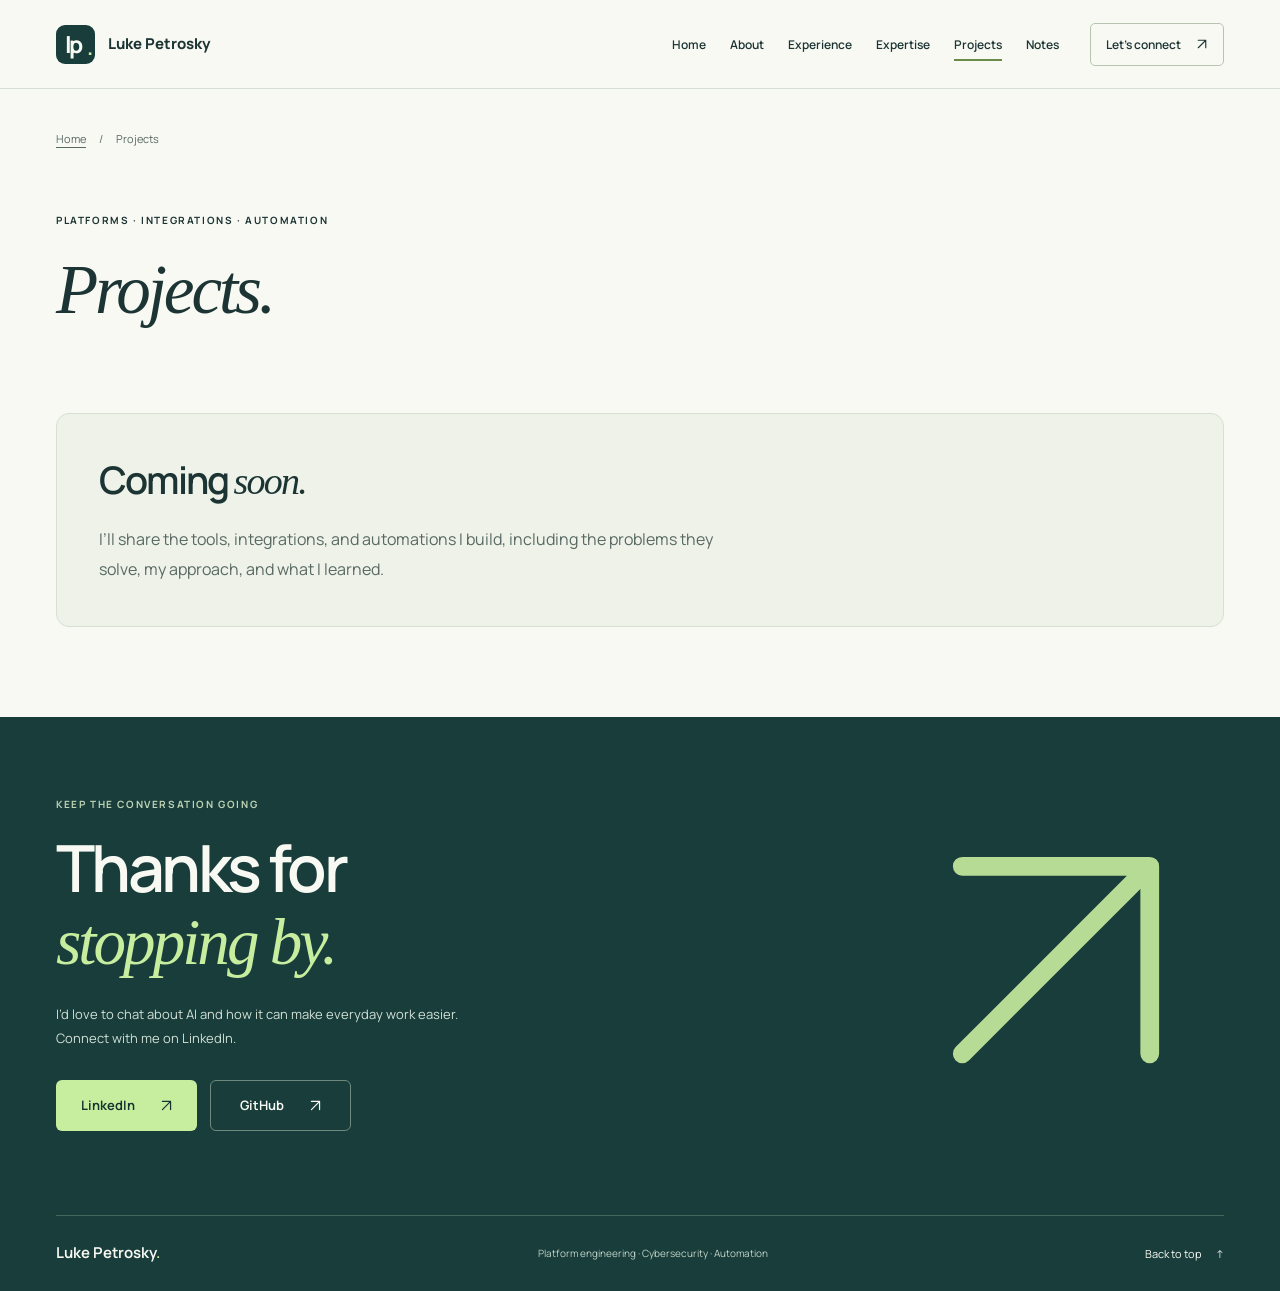
==== projects/index.html @ 45ee7e88 "Clarify platform engineering role and add Projects and Notes pages" ====
<!DOCTYPE html>
<html lang="en">
<head>
  <meta charset="utf-8">
  <meta name="viewport" content="width=device-width, initial-scale=1">
  <meta name="theme-color" content="#183d3b">
  <title>Projects | Luke Petrosky</title>
  <meta name="description" content="Projects by Luke Petrosky — coming soon. Tools, integrations, and automations, with the approach and lessons behind each build.">
  <link rel="canonical" href="https://petroskyluke.com/projects/">
  <meta property="og:type" content="website">
  <meta property="og:title" content="Projects | Luke Petrosky">
  <meta property="og:description" content="Projects by Luke Petrosky — coming soon. Tools, integrations, and automations, with the approach and lessons behind each build.">
  <meta property="og:url" content="https://petroskyluke.com/projects/">
  <link rel="icon" href="/assets/favicon.svg" type="image/svg+xml">
  <link rel="preload" href="/assets/manrope-latin.woff2" as="font" type="font/woff2" crossorigin>
  <link rel="stylesheet" href="/styles.css?v=pages-preview-2">
  <script src="/scripts.js?v=pages-preview-1" defer></script>
</head>
<body>
  <a class="skip-link" href="#main">Skip to content</a>
  <header class="site-header">
    <div class="header-inner wrap">
      <a class="brand" href="/" aria-label="Luke Petrosky, home"><span class="monogram" aria-hidden="true">lp<span>.</span></span><span>Luke Petrosky</span></a>
      <button class="menu-toggle" type="button" aria-expanded="false" aria-controls="site-nav" hidden>Menu <span class="menu-icon" aria-hidden="true"></span></button>
      <nav class="site-nav" id="site-nav" aria-label="Main navigation">
        <a href="/">Home</a>
        <a href="/#about">About</a>
        <a href="/#experience">Experience</a>
        <a href="/#skills">Expertise</a>
        <a href="/projects/" aria-current="page">Projects</a>
        <a href="/notes/">Notes</a>
        <a class="nav-connect" href="#contact">Let’s connect <span aria-hidden="true"><svg class="icon icon-arrow" width="16" height="16" viewBox="0 0 16 16" aria-hidden="true" focusable="false"><path d="M3 13 13 3M3 3h10v10"/></svg></span></a>
      </nav>
    </div>
  </header>
  <main id="main">
    <section class="page-intro wrap" id="top" aria-labelledby="page-title">
      <nav class="breadcrumbs" aria-label="Breadcrumb"><a href="/">Home</a><span aria-hidden="true">/</span><span aria-current="page">Projects</span></nav>
      <p class="eyebrow">Platforms · Integrations · Automation</p>
      <h1 id="page-title"><span class="serif">Projects.</span></h1>
    </section>
    <section class="coming-soon-section wrap" aria-labelledby="coming-soon-title">
      <div class="coming-soon">
        <h2 id="coming-soon-title">Coming <span class="serif">soon.</span></h2>
        <p>I’ll share the tools, integrations, and automations I build, including the problems they solve, my approach, and what I learned.</p>
      </div>
    </section>
    <section class="contact-section" id="contact" aria-labelledby="contact-title">
      <div class="wrap contact-inner"><div><p class="eyebrow">Keep the conversation going</p><h2 id="contact-title">Thanks for<br><span class="serif">stopping by.</span></h2><p>I’d love to chat about AI and how it can make everyday work easier. Connect with me on LinkedIn.</p><div class="contact-links"><a class="button button-lime" href="https://www.linkedin.com/in/petroskyluke/" target="_blank" rel="noopener noreferrer">LinkedIn <span aria-hidden="true"><svg class="icon icon-arrow" width="16" height="16" viewBox="0 0 16 16" aria-hidden="true" focusable="false"><path d="M3 13 13 3M3 3h10v10"/></svg></span></a><a class="button button-outline" href="https://github.com/petroskyluke" target="_blank" rel="noopener noreferrer">GitHub <span aria-hidden="true"><svg class="icon icon-arrow" width="16" height="16" viewBox="0 0 16 16" aria-hidden="true" focusable="false"><path d="M3 13 13 3M3 3h10v10"/></svg></span></a></div></div><span class="contact-art" aria-hidden="true"><svg class="icon icon-arrow" width="16" height="16" viewBox="0 0 16 16" aria-hidden="true" focusable="false"><path d="M3 13 13 3M3 3h10v10"/></svg></span></div>
      <footer class="wrap site-footer"><a class="footer-name" href="#top">Luke Petrosky<span aria-hidden="true">.</span></a><span>Platform engineering · Cybersecurity · Automation</span><a class="back-top" href="#top">Back to top <span aria-hidden="true">↑</span></a></footer>
    </section>
  </main>
</body>
</html>
---- styles.css ----
@font-face {
  font-family: Manrope;
  src: url("assets/manrope-latin.woff2") format("woff2");
  font-style: normal;
  font-weight: 400 800;
  font-display: swap;
}

:root {
  --paper: #f8f9f3;
  --white: #ffffff;
  --ink: #1c3534;
  --muted: #586963;
  --line: #d8dfd5;
  --green: #183d3b;
  --green-deep: #143431;
  --lime: #c7ed9f;
  --soft: #eef2e8;
  --font: Manrope, "Avenir Next", Arial, sans-serif;
}

*, *::before, *::after { box-sizing: border-box; }
html { scroll-behavior: smooth; scroll-padding-top: 100px; }
body { margin: 0; color: var(--ink); background: var(--paper); font-family: var(--font); font-size: 16px; line-height: 1.75; -webkit-font-smoothing: antialiased; }
::selection { color: var(--green-deep); background: var(--lime); }
a { color: inherit; text-decoration: none; }
button { color: inherit; font: inherit; }
button, summary { -webkit-tap-highlight-color: transparent; }
button, a, summary { touch-action: manipulation; }
button { cursor: pointer; }
button[hidden], [hidden] { display: none !important; }
:focus-visible { outline: 3px solid #708944; outline-offset: 5px; }
h1, h2, h3, h4, p { margin: 0; }
h1, h2, h3, h4 { font-weight: 600; line-height: 1.25; }
h1, h2 { letter-spacing: -.055em; }
p + p { margin-top: 20px; }
h2 { font-size: clamp(36px, 3.4vw, 47px); }
h3 { font-size: 21px; letter-spacing: -.025em; }
.wrap { width: min(1200px, calc(100% - 112px)); margin-inline: auto; }
.section { padding-block: 110px; }
.serif { font-family: Georgia, "Times New Roman", serif; font-style: italic; font-weight: 400; letter-spacing: -.045em; }
.eyebrow { font-size: 10px; font-weight: 700; letter-spacing: .16em; text-transform: uppercase; line-height: 1.6; }
.section-index { margin-bottom: 23px; color: var(--muted); }
.small-dot { flex-shrink: 0; display: inline-block; width: 7px; height: 7px; border-radius: 50%; background: #5c875b; }
/* Draw decorative symbols so device fonts cannot substitute emoji. */
.icon { display: inline-block; width: 1em; height: 1em; flex-shrink: 0; vertical-align: -.125em; fill: none; stroke: currentColor; stroke-width: 1.5; stroke-linecap: round; stroke-linejoin: round; }
.icon-asterisk { stroke-width: 1.8; }
.icon-arrow-up { transform: rotate(-45deg); }
.text-link { display: inline-flex; align-items: center; gap: 9px; font-size: 13px; font-weight: 650; text-decoration: underline; text-decoration-color: transparent; text-underline-offset: 5px; transition: text-decoration-color .2s ease; }
.text-link:hover { text-decoration-color: currentColor; }
.button { display: inline-flex; align-items: center; justify-content: center; gap: 25px; min-height: 51px; padding: 13px 21px; border-radius: 6px; border: 1px solid transparent; font-size: 13px; font-weight: 650; line-height: 1.5; transition: background .2s ease, transform .2s ease; }
.button:hover { transform: translateY(-2px); }
.button-dark { color: var(--paper); background: var(--green); }
.button-dark:hover { background: #285650; }
.button-lime { color: var(--green-deep); background: var(--lime); }
.button-lime:hover { background: #d6f4b8; }
.button-outline { border-color: #6e8a7f; color: var(--paper); }
.button-outline:hover { background: #2b5149; }
.skip-link { position: fixed; top: -100px; left: 20px; padding: 12px 22px; z-index: 50; background: var(--lime); color: var(--green); }
.skip-link:focus { top: 12px; }

/* Navigation */
.site-header { position: sticky; z-index: 20; top: 0; background: rgba(248, 249, 243, .97); border-bottom: 1px solid var(--line); }
.header-inner { min-height: 88px; display: flex; align-items: center; justify-content: space-between; gap: 28px; }
.brand { display: inline-flex; align-items: center; gap: 13px; font-size: 15px; font-weight: 750; white-space: nowrap; }
.monogram { display: grid; place-content: center; position: relative; width: 39px; height: 39px; background: var(--green); border-radius: 9px; color: var(--paper); font-size: 23px; line-height: 1; letter-spacing: -.12em; padding-right: 5px; }
.monogram span { position: absolute; right: 5px; bottom: 6px; color: var(--lime); font-size: 20px; }
.site-nav { display: flex; align-items: center; gap: 24px; font-size: 12px; font-weight: 600; }
.site-nav a { padding-block: 11px; position: relative; }
.site-nav a:not(.nav-connect)::after { content: ""; position: absolute; bottom: 5px; left: 0; right: 0; height: 2px; background: #6a8a49; transform: scaleX(0); transition: transform .2s; }
.site-nav a:hover::after, .site-nav a[aria-current="location"]::after, .site-nav a[aria-current="page"]::after { transform: scaleX(1); }
.site-nav .nav-connect { border: 1px solid #b6c4b2; border-radius: 5px; padding: 10px 15px; margin-left: 7px; }
.nav-connect span { margin-left: 13px; }
.nav-connect:hover { background: var(--soft); }
.menu-toggle { display: none; align-items: center; gap: 10px; padding: 10px 12px; border: 1px solid var(--line); background: transparent; border-radius: 5px; font-size: 12px; }
.menu-icon { width: 15px; height: 10px; border-block: 1px solid currentColor; }

/* Opening */
.hero { display: grid; grid-template-columns: 1.16fr 1fr; align-items: center; gap: 65px; padding-block: 77px 74px; }
.hero-copy > .eyebrow { display: flex; align-items: center; gap: 10px; }
.hero h1 { font-size: clamp(42px, 4.2vw, 58px); line-height: 1.1; letter-spacing: -.05em; margin-block: 24px 22px; }
.hero-title-role, .hero-title-focus { display: block; }
.hero-title-focus { margin-top: 16px; font-size: .47em; line-height: 1.35; font-weight: 550; letter-spacing: -.025em; color: #45633b; }
.hero-tagline { font-size: 25px; line-height: 1.4; letter-spacing: -.035em; margin-bottom: 19px; }
.hero-lead { max-width: 480px; font-size: 16px; font-weight: 550; line-height: 1.65; }
.hero-tagline + .hero-lead { margin-top: 0; }
.hero-description { max-width: 470px; font-size: 14px; line-height: 1.8; color: var(--muted); margin-top: 14px; }
.hero-actions { display: flex; align-items: center; gap: 21px; flex-wrap: wrap; margin-top: 31px; }
.hero-actions .button { margin-right: 2px; }
.hero-art { position: relative; color: var(--paper); background: var(--green); border-radius: 13px; padding: 27px 27px 24px; overflow: hidden; }
.art-heading { display: flex; align-items: center; justify-content: space-between; font-size: 9px; letter-spacing: .18em; font-weight: 600; color: #ccdccd; }
.connection-art { display: block; width: calc(100% + 12px); max-height: 355px; margin: 0 -6px; }
.connection-route { stroke-linecap: round; }
@keyframes trace-connection { from { stroke-dashoffset: 1; } to { stroke-dashoffset: 0; } }
@media (prefers-reduced-motion: no-preference) {
  .connection-art.is-tracing .connection-route { stroke-dasharray: 1; animation: trace-connection 1.5s cubic-bezier(.4, 0, .2, 1) both; }
  .connection-art.is-tracing .connection-route-secondary { animation-delay: .2s; }
  .connection-art.is-tracing .connection-route-ai { animation-duration: .7s; animation-delay: .8s; }
}
.art-caption { display: flex; align-items: center; justify-content: space-between; padding-top: 18px; border-top: 1px solid #42615a; font-size: 12px; line-height: 1.65; }
.focus-strip { display: flex; align-items: center; justify-content: space-between; gap: 22px; padding-block: 24px; border-block: 1px solid var(--line); font-size: 13px; font-weight: 600; }
.focus-strip .eyebrow { color: var(--muted); }
.strip-star { font-size: 20px; color: #7d9567; }

/* Personal introduction */
.about-section { display: grid; grid-template-columns: .8fr 1.3fr; gap: 110px; }
.about-section h2 { font-size: 51px; }
.about-portrait { display: block; width: 200px; height: 200px; max-width: 100%; object-fit: cover; border-radius: 12px; border: 1px solid var(--line); margin-top: 24px; }
.about-copy { align-self: center; }
.large-copy { font-size: 19px; line-height: 1.8; letter-spacing: -.02em; }
.about-copy > p + p { font-size: 14px; color: var(--muted); line-height: 1.9; margin-top: 21px; }

/* Career: native details remain usable without JavaScript. */
.experience-section { background: var(--soft); border-block: 1px solid var(--line); }
.experience-layout { display: grid; grid-template-columns: .8fr 1.3fr; gap: 90px; align-items: start; }
.experience-intro { position: sticky; top: 125px; }
.experience-intro h2 { font-size: 42px; line-height: 1.22; }
.experience-intro > p:not(.eyebrow) { max-width: 285px; font-size: 14px; color: var(--muted); margin-top: 24px; }
.experience-intro .timeline-instruction { display: flex; align-items: center; gap: 12px; font-size: 12px !important; margin-top: 36px !important; }
.timeline-instruction > span { display: grid; place-content: center; border: 1px solid #c6d1be; border-radius: 50%; width: 23px; height: 23px; font-size: 16px; }
.expand-all { border: 0; background: none; padding: 10px 0; margin-left: 35px; font-size: 11px; }
.career-note { display: flex; align-items: flex-start; gap: 12px; margin-top: 46px; padding-top: 23px; border-top: 1px solid #cdd7c6; font-size: 11px; color: var(--muted); }
.career-note .small-dot { margin-top: 6px; }
.career-note strong { color: var(--ink); font-weight: 650; }
.employer-heading { display: flex; align-items: center; gap: 10px; margin-bottom: 23px; }
.employer-heading h3 { font-size: 16px; font-weight: 700; }
.employer-mark { display: grid; place-content: center; width: 29px; height: 29px; background: var(--green); color: var(--lime); border-radius: 6px; font-size: 14px; font-weight: 650; }
.employer-caption { margin-left: auto; font-size: 10px; color: var(--muted); }
.role-list { position: relative; padding-left: 30px; }
.role-list::before { content: ""; position: absolute; width: 1px; background: #bfccb6; top: 28px; bottom: 32px; left: 9px; }
.role { position: relative; border: 1px solid #d9e1d2; border-radius: 9px; background: var(--paper); margin-bottom: 12px; transition: background .2s ease, border-color .2s ease, box-shadow .2s ease; }
.role:last-child { margin-bottom: 0; }
.role::before { position: absolute; content: ""; top: 28px; left: -27px; width: 10px; height: 10px; background: var(--soft); border: 2px solid #9aaf8c; border-radius: 50%; }
.current-role::before { background: var(--green); border-color: var(--green); box-shadow: 0 0 0 5px var(--soft), 0 0 0 6px #bdcdb0; }
.role:hover { border-color: #adbf9f; }
.role[open] { background: white; border-color: #b4c5a6; box-shadow: 0 5px 20px #203e3110; }
.role.current-role { background: #e5f1d9; border-color: #9ab881; }
.role.current-role:hover { border-color: #6f9258; }
.current-role .current-badge { background: var(--green); color: var(--lime); }
.current-role .current-badge::before { background: var(--lime); }
.role summary { display: flex; align-items: flex-start; gap: 13px; justify-content: space-between; cursor: pointer; list-style: none; padding: 23px 25px 19px; border-radius: 8px; }
.role summary::-webkit-details-marker { display: none; }
.role-heading { display: flex; flex-direction: column; min-width: 0; }
.role-date { display: flex; align-items: center; gap: 12px; flex-wrap: wrap; color: var(--muted); font-size: 11px; font-weight: 650; letter-spacing: .02em; margin-bottom: 9px; }
.current-badge { display: inline-flex; align-items: center; gap: 4px; font-size: 9px; font-weight: 700; padding: 1px 8px; border-radius: 20px; color: #315731; background: #e5f1d9; letter-spacing: 0; }
.current-badge::before { content: ""; display: inline-block; width: 4px; height: 4px; background: #63844b; border-radius: 50%; }
.role-title { font-size: 17px; font-weight: 700; letter-spacing: -.035em; line-height: 1.5; }
.role-summary { font-size: 12px; color: var(--muted); margin-top: 6px; }
.details-label { margin-top: 12px; font-size: 11px; font-weight: 600; color: #486841; }
.expand-icon { display: block; flex: 0 0 25px; height: 25px; position: relative; margin-top: 3px; border: 1px solid #cbd6c1; border-radius: 50%; }
.expand-icon::before, .expand-icon::after { content: ""; position: absolute; left: 7px; top: 11px; width: 9px; height: 1px; background: #527147; transition: transform .18s ease; }
.expand-icon::after { transform: rotate(90deg); }
.role[open] .expand-icon::after { transform: rotate(0deg); }
.when-open, .role[open] .when-closed { display: none; }
.role[open] .when-open { display: inline; }
.role-body { padding: 0 25px 25px; font-size: 14px; line-height: 1.85; color: #50645c; }
.role.is-animating .role-body { overflow: hidden; }
.role.is-closing .expand-icon::after { transform: rotate(90deg); }
.role.is-closing .when-open { display: none; }
.role.is-closing .when-closed { display: inline; }
.role-body > :first-child { border-top: 1px solid var(--line); padding-top: 19px; }
.role-body > p + p { margin-top: 13px; }
.accomplishments { padding-left: 17px; margin: 0; }
.accomplishments li { padding-left: 3px; margin-top: 11px; }
.accomplishments li:first-child { margin-top: 0; }
.accomplishments li::marker { color: #79985e; }
.accomplishments strong { color: var(--ink); font-weight: 700; }
.role-body > p + .accomplishments { margin-top: 18px; }
.tags { display: flex; flex-wrap: wrap; gap: 7px; list-style: none; margin: 20px 0 0; padding: 0; }
.tags li { font-size: 10px; line-height: 1.6; color: #47603f; padding: 4px 9px; background: #f1f4ed; border: 1px solid #e0e7d9; border-radius: 4px; }
.second-employer { margin-top: 30px; }


/* Expertise */
.skills-section { border-block: 1px solid var(--line); background: #f0f3ea; }
.section-heading-row { display: flex; align-items: flex-end; justify-content: space-between; gap: 50px; margin-bottom: 42px; }
.section-heading-row > p { max-width: 290px; font-size: 13px; color: var(--muted); }
.skills-grid { display: grid; grid-template-columns: 1fr 1fr; gap: 0 60px; }
.skill-group { position: relative; border-top: 1px solid #cbd6c1; padding: 30px 38px 34px 0; }
.skill-group h3 { display: flex; align-items: center; gap: 12px; margin-bottom: 13px; font-size: 20px; }
.skill-icon { display: grid; place-items: center; flex: 0 0 34px; width: 34px; height: 34px; border: 1px solid #cbd6c1; border-radius: 9px; color: #47603f; background: #e5ecdd; }
.skill-icon-svg { display: block; width: 20px; height: 20px; stroke-width: 1.75; }
.skill-group > p, .skill-group-ai p { color: var(--muted); font-size: 14px; max-width: 460px; line-height: 1.85; }
.skill-number { position: absolute; top: 38px; right: 1px; font-size: 10px; color: #526b45; }
.skill-group .tags { gap: 8px; }
.skill-group .tags li { background: #f9faf6; border-color: #d6dfcc; }
.skill-group-ai { grid-column: 1 / -1; display: grid; grid-template-columns: 1fr 1fr; gap: 60px; }
.skill-group-ai .tags { align-self: center; margin-top: 0; }

/* Credentials */
.cert-grid { display: grid; grid-template-columns: repeat(6, 1fr); gap: 16px; }
.cert-card { grid-column: span 2; background: white; border: 1px solid var(--line); border-radius: 8px; padding: 24px; display: flex; flex-direction: column; align-items: flex-start; }
.servicenow-cert { grid-column: span 3; position: relative; background: #eff4e8; border-color: #cddac1; }
.cert-top { display: flex; align-items: center; justify-content: space-between; width: 100%; font-size: 11px; font-weight: 650; }
.cert-top > span:last-child:not(:first-child) { color: #59734e; font-size: 17px; }
.cert-identity { display: flex; align-items: center; gap: 22px; width: 100%; margin-block: 25px 22px; }
.cert-badge { display: block; width: 90px; height: 90px; object-fit: contain; flex: 0 0 auto; }
.cert-abbreviation { font-size: 39px; font-weight: 500; letter-spacing: -.06em; line-height: 1; color: #678758; }
.servicenow-cert .cert-abbreviation { font-size: 48px; }
.cert-card h3 { font-size: 17px; font-weight: 600; line-height: 1.45; }
.cert-card p, .credential-link { font-size: 10px; color: var(--muted); padding-top: 17px; margin-top: auto; }
.cert-link { transition: transform .2s ease, border-color .2s ease, box-shadow .2s ease; }
.cert-link:focus-visible { transform: translateY(-3px); border-color: #8da875; box-shadow: 0 8px 20px #203e3110; }
@media (hover: hover) and (pointer: fine) {
  .cert-link:hover { transform: translateY(-3px); border-color: #8da875; box-shadow: 0 8px 20px #203e3110; }
}
.credential-link { display: inline-flex; gap: 8px; align-items: center; text-decoration: underline; text-underline-offset: 4px; text-decoration-color: #cbd6c1; }
.education { display: grid; grid-template-columns: .5fr 1fr 1fr; gap: 40px; padding-top: 48px; margin-top: 49px; border-top: 1px solid var(--line); }
.education > h3 { font-size: 18px; }
.education-item { display: grid; grid-template-columns: 1fr auto; align-items: start; gap: 19px; }
.education-logo { display: block; width: 112px; height: 64px; object-fit: contain; background: white; border-radius: 4px; }
.education-copy { grid-column: 1 / -1; }
.education-year { justify-self: end; color: #576f4a; font-size: 11px; line-height: 1.7; padding-top: 2px; }
.education-item h4 { font-size: 13px; line-height: 1.65; }
.education-item p { margin-top: 8px; color: var(--muted); font-size: 11px; line-height: 1.8; }
.education-item p span { color: #596b55; font-size: 10px; }

/* Closing */
.contact-section { background: var(--green); color: var(--paper); }
.contact-inner { display: flex; align-items: center; justify-content: space-between; gap: 60px; padding-block: 79px 84px; }
.contact-inner .eyebrow { color: #bfd3b4; margin-bottom: 20px; }
.contact-inner h2 { font-size: 65px; line-height: 1.1; }
.contact-inner h2 .serif { color: var(--lime); }
.contact-inner p:not(.eyebrow) { max-width: 440px; margin-top: 24px; font-size: 13px; line-height: 1.85; color: #d1e0d5; }
.contact-links { display: flex; align-items: center; gap: 13px; margin-top: 30px; }
.contact-links .button { min-width: 141px; }
.contact-art { font-family: Arial, sans-serif; font-size: 300px; font-weight: 400; color: var(--lime); opacity: .9; line-height: 1; padding-right: 18px; }
.contact-art .icon { stroke-width: 1; }
.site-footer { display: flex; align-items: center; justify-content: space-between; gap: 25px; padding-block: 24px; border-top: 1px solid #45665b; }
.footer-name { font-size: 15px; font-weight: 650; }
.footer-name span { color: var(--lime); }
.site-footer > span { color: #c1d3c6; font-size: 10px; }
.back-top { font-size: 11px; }
.back-top span { margin-left: 12px; }

/* Projects and notes share the homepage typography and navigation. */
.page-intro { padding-block: 40px 60px; }
.breadcrumbs { display: flex; align-items: center; gap: 13px; margin-bottom: 64px; font-size: 11px; color: var(--muted); }
.breadcrumbs a { text-decoration: underline; text-underline-offset: 4px; }
.page-intro h1 { font-size: clamp(48px, 5.4vw, 76px); line-height: 1.12; letter-spacing: -.05em; margin-block: 20px 24px; }
.coming-soon-section { padding-bottom: 90px; }
.coming-soon { padding: 42px; background: var(--soft); border: 1px solid var(--line); border-radius: 13px; }
.coming-soon h2 { margin-bottom: 20px; font-size: 38px; }
.coming-soon p { max-width: 620px; color: var(--muted); font-size: 16px; line-height: 1.85; }

@media (min-width: 1500px) {
  .hero { padding-block: 93px; }
  .hero-art { padding: 32px; }
  .connection-art { max-height: 385px; }
}
@media (max-width: 1100px) {
  .wrap { width: calc(100% - 72px); }
  .hero { gap: 35px; }
  .hero h1 { font-size: 45px; }
  .hero-actions { gap: 17px; }
  .hero-actions .button { flex-basis: 100%; max-width: 230px; margin-right: 30px; }
  .site-nav { gap: 20px; }
  .hero-art { padding: 23px; }
  .section { padding-block: 85px; }
  .about-section, .experience-layout { gap: 55px; grid-template-columns: .85fr 1.3fr; }
  .experience-intro h2 { font-size: 35px; }
  .employer-caption { display: none; }
  .role summary { padding: 21px 19px 18px; }
  .role-body { padding-inline: 19px; }
  .role-title { font-size: 15px; }
  .education { grid-template-columns: 1fr 1fr; }
  .education > h3 { grid-column: 1 / -1; }
}
@media (max-width: 1080px) {
  html { scroll-padding-top: 85px; }
  .header-inner { min-height: 72px; flex-wrap: wrap; gap: 0; }
  .brand { font-size: 14px; gap: 10px; }
  .monogram { width: 33px; height: 33px; font-size: 20px; }
  .site-nav { width: 100%; padding-bottom: 16px; justify-content: space-between; gap: 14px; flex-wrap: wrap; }
  .site-nav .nav-connect { margin: 0; }
  .js .site-nav { display: none; }
  .js .site-nav.is-open { display: flex; flex-direction: column; align-items: stretch; gap: 2px; padding-block: 12px 20px; }
  .js .site-nav a { padding: 11px 12px; }
  .js .menu-toggle { display: flex; }
  .site-nav a::after { display: none; }
  .site-nav a[aria-current="page"] { color: #45633b; text-decoration: underline; text-underline-offset: 5px; }
}
@media (max-width: 800px) {
  .wrap { width: calc(100% - 48px); }
  .hero { grid-template-columns: 1fr 1fr; gap: 23px; padding-block: 55px; }
  .hero h1 { font-size: 35px; margin-top: 19px; }
  .hero-title-focus { font-size: 20px; }
  .hero-tagline { font-size: 21px; }
  .hero-lead { font-size: 15px; }
  .hero-description { font-size: 12px; }
  .hero-art { padding: 18px; }
  .art-heading { font-size: 7px; }
  .art-caption { font-size: 10px; }
  .focus-strip { font-size: 10px; gap: 12px; }
  .focus-strip .eyebrow { font-size: 8px; }
  .strip-star { font-size: 15px; }
  .about-section { gap: 40px; grid-template-columns: .8fr 1.3fr; }
  .about-section h2 { font-size: 42px; }
  .large-copy { font-size: 16px; }
  .about-copy > p + p { font-size: 13px; }
  .experience-layout { grid-template-columns: 1fr; gap: 45px; }
  .experience-intro { position: static; }
  .experience-intro h2 { font-size: 42px; }
  .experience-intro > p:not(.eyebrow) { max-width: 100%; }
  .experience-intro .timeline-instruction { display: inline-flex; margin-right: 20px; }
  .expand-all { margin: 0; }
  .career-note { display: none; }
  .employer-caption { display: block; }
  .role-title { font-size: 17px; }
  .role-body { font-size: 14px; }
  .role-summary { font-size: 12px; }
  .role-date { font-size: 11px; }
  .details-label { font-size: 11px; }
  .section-heading-row { align-items: flex-start; flex-direction: column; gap: 20px; }
  .section-heading-row > p { max-width: 410px; }
  .skills-grid { gap: 0 30px; }
  .skill-group { padding-right: 25px; }
  .cert-card { padding: 20px; }
  .cert-identity { flex-direction: column; align-items: flex-start; gap: 14px; }
  .cert-card h3 { font-size: 14px; }
  .education { gap: 25px; }
  .education-item { gap: 12px; }
  .contact-inner h2 { font-size: 55px; }
  .contact-art { font-size: 200px; padding: 0; }
  .page-intro { padding-bottom: 42px; }
  .breadcrumbs { margin-bottom: 44px; }
  .coming-soon { padding: 32px; }
}
@media (max-width: 580px) {
  .wrap { width: calc(100% - 40px); }
  .section { padding-block: 64px; }
  h2 { font-size: 36px; }
  .section-index { margin-bottom: 17px; }
  .hero { grid-template-columns: 1fr; gap: 37px; padding-block: 46px 35px; }
  .hero h1 { font-size: clamp(35px, 8.8vw, 48px); margin-block: 22px; }
  .hero-title-focus { font-size: clamp(19px, 4.8vw, 25px); }
  .hero-tagline { font-size: 22px; }
  .hero-lead { font-size: 17px; }
  .hero-description { font-size: 13px; }
  .hero-actions { gap: 20px; margin-top: 26px; }
  .hero-actions .button { flex-basis: auto; max-width: none; margin-right: 0; padding-inline: 15px; gap: 13px; font-size: 12px; }
  .hero-actions .text-link { font-size: 12px; }
  .hero-art { padding: 22px; }
  .connection-art { max-height: 260px; }
  .art-heading { font-size: 8px; }
  .art-caption { font-size: 11px; padding-top: 12px; }
  .focus-strip { flex-wrap: wrap; justify-content: flex-start; gap: 10px 12px; padding-block: 20px; font-size: 10px; }
  .focus-strip .eyebrow { width: 100%; font-size: 8px; }
  .focus-strip .strip-star { font-size: 13px; }
  .about-section { grid-template-columns: 1fr; gap: 25px; }
  .about-section h2 { font-size: 41px; }
  .about-portrait { width: 160px; height: 160px; margin-top: 20px; }
  .large-copy { font-size: 17px; }
  .about-copy > p + p { font-size: 13px; }
  .experience-layout { gap: 32px; }
  .experience-intro h2 { font-size: 36px; }
  .experience-intro > p:not(.eyebrow) { margin-top: 19px; font-size: 13px; }
  .experience-intro .timeline-instruction { margin-top: 24px !important; font-size: 11px !important; margin-right: 12px; }
  .expand-all { font-size: 10px; }
  .employer-heading { gap: 8px; margin-bottom: 19px; }
  .employer-heading h3 { font-size: 14px; }
  .employer-caption { font-size: 8px; max-width: 150px; text-align: right; }
  .role-list { padding-left: 23px; }
  .role-list::before { left: 5px; }
  .role::before { left: -23px; }
  .role summary { padding: 19px 16px 17px; gap: 10px; }
  .role-body { padding: 0 16px 20px; font-size: 14px; }
  .role-title { font-size: 15px; line-height: 1.5; }
  .role-date { font-size: 11px; gap: 9px; }
  .role-summary { font-size: 12px; line-height: 1.7; }
  .details-label { font-size: 11px; }
  .expand-icon { flex-basis: 23px; height: 23px; }
  .expand-icon::before, .expand-icon::after { top: 10px; left: 6px; }
  .current-badge { font-size: 8px; padding-inline: 6px; }
  .tags { gap: 6px; }
  .tags li { font-size: 9px; padding: 4px 7px; }
  .skills-grid { grid-template-columns: 1fr; gap: 0; }
  .skill-group-ai { grid-template-columns: 1fr; gap: 20px; }
  .skill-group { padding-block: 25px; }
  .skill-number { top: 33px; }
  .skill-group h3 { font-size: 19px; }
  .skill-group .tags li { font-size: 10px; }
  .section-heading-row { margin-bottom: 30px; }
  .section-heading-row h2 { font-size: 35px; }
  .cert-grid { grid-template-columns: 1fr 1fr; gap: 12px; }
  .cert-card, .servicenow-cert { grid-column: auto; padding: 18px 16px; }
  .cert-card:last-child { grid-column: 1 / -1; }
  .cert-top { font-size: 10px; }
  .cert-identity { margin-block: 22px 19px; }
  .cert-badge { width: 76px; height: 76px; }
  .cert-abbreviation { font-size: 32px; }
  .servicenow-cert .cert-abbreviation { font-size: 36px; }
  .cert-card h3 { font-size: 13px; }
  .cert-card p, .credential-link { font-size: 9px; }
  .education { grid-template-columns: 1fr; padding-top: 31px; margin-top: 35px; gap: 27px; }
  .education-item { gap: 22px; }
  .education-item h4 { font-size: 13px; }
  .contact-inner { padding-block: 60px; gap: 0; }
  .contact-inner h2 { font-size: 55px; }
  .contact-art { display: none; }
  .contact-inner p:not(.eyebrow) { font-size: 13px; }
  .site-footer { flex-wrap: wrap; gap: 16px; padding-block: 25px; }
  .site-footer > span { order: 3; width: 100%; font-size: 9px; }
  .footer-name { font-size: 14px; }
  .page-intro { padding-top: 25px; }
  .breadcrumbs { margin-bottom: 38px; }
  .page-intro h1 { font-size: 46px; }
  .coming-soon-section { padding-bottom: 60px; }
  .coming-soon { padding: 28px 23px; }
  .coming-soon h2 { font-size: 32px; }
  .coming-soon p { font-size: 15px; }
}
@media (prefers-reduced-motion: reduce) {
  html { scroll-behavior: auto; }
  *, *::before, *::after { animation: none !important; transition: none !important; }
  .cert-link:hover, .cert-link:focus-visible { transform: none; }
}
@media print {
  .site-header, .hero-art, .focus-strip, .menu-toggle, .hero-actions, .expand-all, .timeline-instruction, .career-note, .expand-icon, .details-label, .contact-art, .site-footer, .skip-link { display: none !important; }
  body { background: white; color: black; font-size: 10pt; }
  .wrap { width: 100%; }
  .section { padding-block: 22px; }
  .hero { display: block; padding-block: 20px; }
  .hero h1 { font-size: 34pt; }
  h2, .experience-intro h2 { font-size: 22pt; }
  .about-section, .experience-layout { display: block; }
  .experience-intro { position: static; }
  .career-timeline { margin-top: 20px; }
  .role, .cert-card, .education-item, .skill-group { break-inside: avoid; }
  .role { box-shadow: none; }
  .role-list::before, .role::before { display: none; }
  .role-list { padding: 0; }
  .role-body { content-visibility: visible; }
  .contact-section { background: white; color: black; }
  .contact-inner { padding-block: 25px; }
  .contact-inner h2, .contact-inner h2 .serif { font-size: 23pt; color: black; }
  .contact-inner p:not(.eyebrow), .contact-inner .eyebrow { color: black; }
}
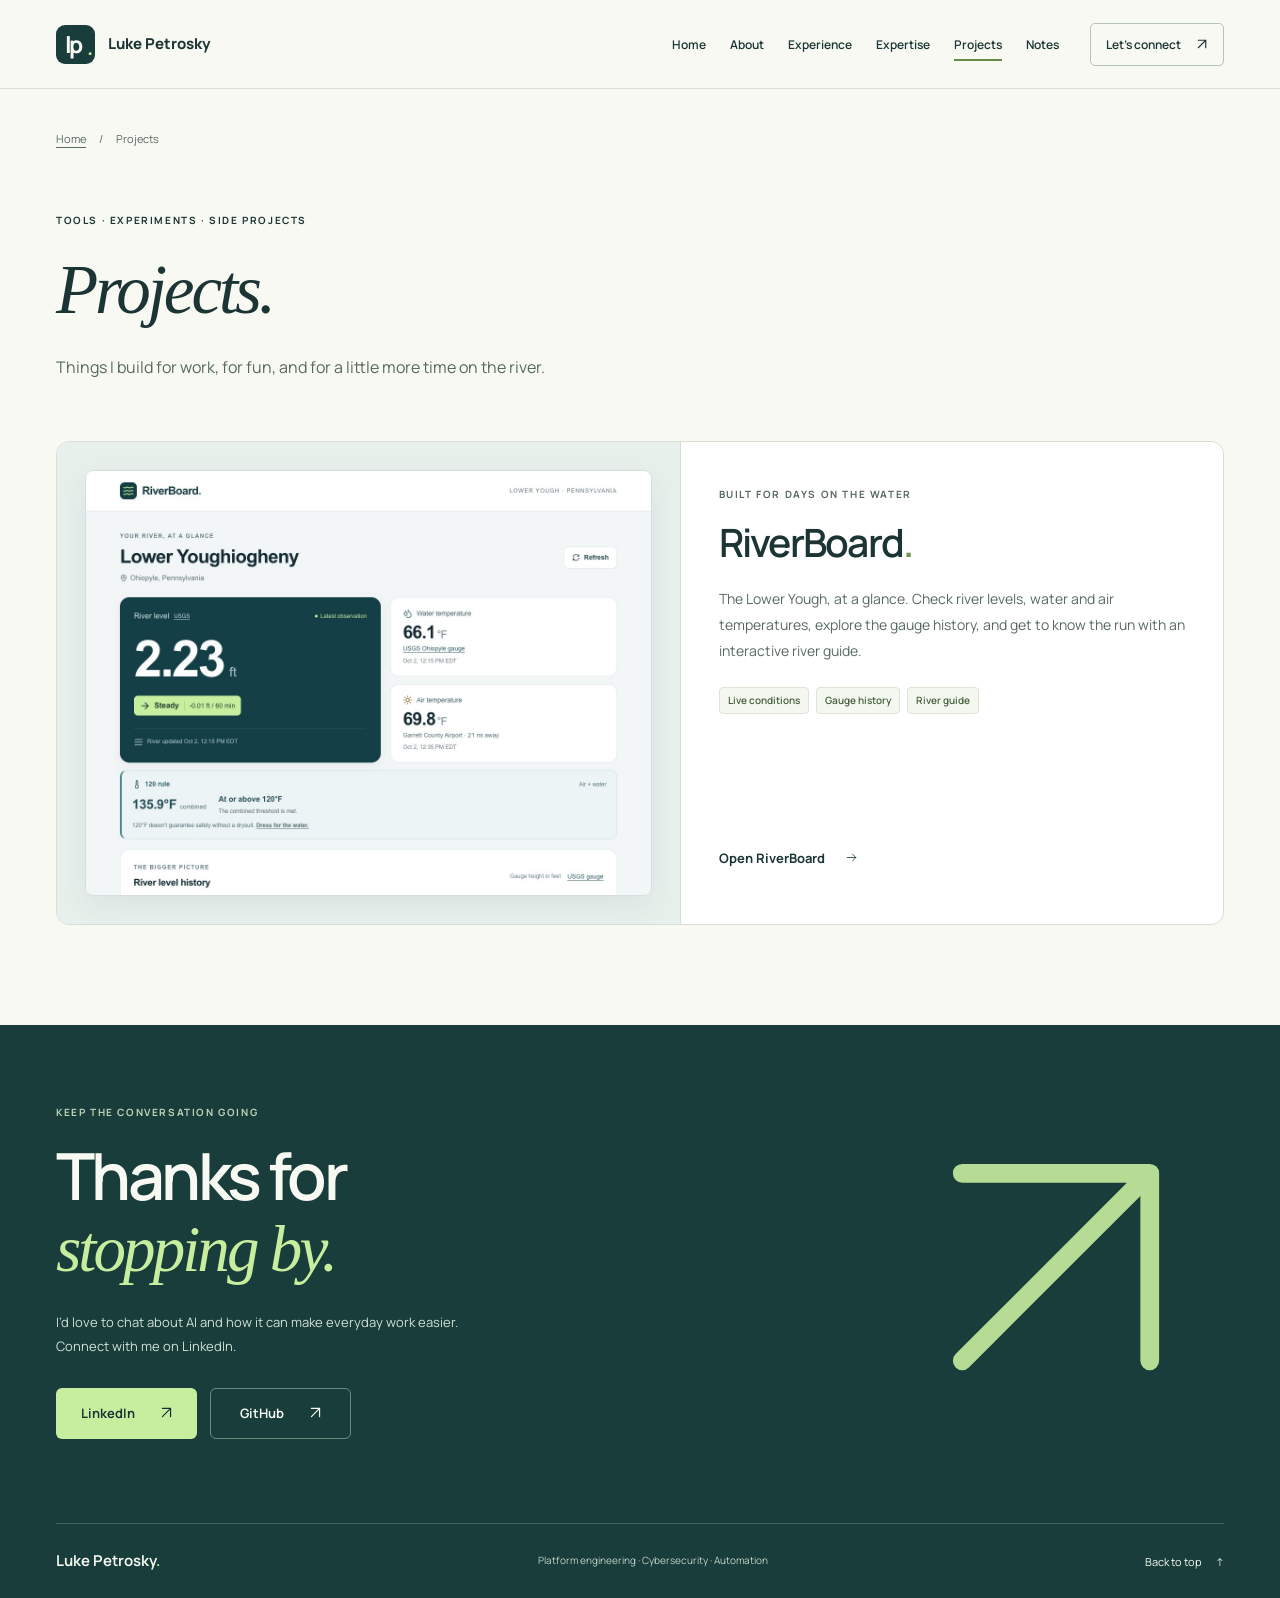
==== commit 8cf0b0e1: "Add RiverBoard project card and dashboard preview" ====
--- a/projects/index.html
+++ b/projects/index.html
@@ -5,15 +5,16 @@
   <meta name="viewport" content="width=device-width, initial-scale=1">
   <meta name="theme-color" content="#183d3b">
   <title>Projects | Luke Petrosky</title>
-  <meta name="description" content="Projects by Luke Petrosky — coming soon. Tools, integrations, and automations, with the approach and lessons behind each build.">
+  <meta name="description" content="Explore projects by Luke Petrosky, including RiverBoard: live river conditions, gauge history, and a river guide for the Lower Yough.">
   <link rel="canonical" href="https://petroskyluke.com/projects/">
   <meta property="og:type" content="website">
   <meta property="og:title" content="Projects | Luke Petrosky">
-  <meta property="og:description" content="Projects by Luke Petrosky — coming soon. Tools, integrations, and automations, with the approach and lessons behind each build.">
+  <meta property="og:description" content="Explore projects by Luke Petrosky, including RiverBoard: live river conditions, gauge history, and a river guide for the Lower Yough.">
   <meta property="og:url" content="https://petroskyluke.com/projects/">
   <link rel="icon" href="/assets/favicon.svg" type="image/svg+xml">
   <link rel="preload" href="/assets/manrope-latin.woff2" as="font" type="font/woff2" crossorigin>
   <link rel="stylesheet" href="/styles.css?v=pages-preview-2">
+  <link rel="stylesheet" href="/projects/projects.css?v=riverboard-1">
   <script src="/scripts.js?v=pages-preview-1" defer></script>
 </head>
 <body>
@@ -36,14 +37,21 @@
   <main id="main">
     <section class="page-intro wrap" id="top" aria-labelledby="page-title">
       <nav class="breadcrumbs" aria-label="Breadcrumb"><a href="/">Home</a><span aria-hidden="true">/</span><span aria-current="page">Projects</span></nav>
-      <p class="eyebrow">Platforms · Integrations · Automation</p>
+      <p class="eyebrow">Tools · Experiments · Side projects</p>
       <h1 id="page-title"><span class="serif">Projects.</span></h1>
+      <p class="projects-intro">Things I build for work, for fun, and for a little more time on the river.</p>
     </section>
-    <section class="coming-soon-section wrap" aria-labelledby="coming-soon-title">
-      <div class="coming-soon">
-        <h2 id="coming-soon-title">Coming <span class="serif">soon.</span></h2>
-        <p>I’ll share the tools, integrations, and automations I build, including the problems they solve, my approach, and what I learned.</p>
-      </div>
+    <section class="projects-section wrap" aria-label="Selected projects">
+      <a class="project-card" href="https://riverboard-lower-yough.petroskylt.chatgpt.site/" aria-labelledby="riverboard-title" aria-describedby="riverboard-description">
+        <div class="project-preview"><img src="/assets/riverboard-preview.jpg" alt="RiverBoard dashboard showing the Lower Yough river level and water and air temperatures." width="1200" height="900" fetchpriority="high"></div>
+        <div class="project-copy">
+          <p class="eyebrow">Built for days on the water</p>
+          <h2 id="riverboard-title">RiverBoard<span aria-hidden="true">.</span></h2>
+          <p id="riverboard-description">The Lower Yough, at a glance. Check river levels, water and air temperatures, explore the gauge history, and get to know the run with an interactive river guide.</p>
+          <ul class="project-features" aria-label="Features"><li>Live conditions</li><li>Gauge history</li><li>River guide</li></ul>
+          <span class="project-open">Open RiverBoard <svg class="icon" width="18" height="18" viewBox="0 0 24 24" aria-hidden="true" focusable="false"><path d="M4 12h16m-6-6 6 6-6 6"/></svg></span>
+        </div>
+      </a>
     </section>
     <section class="contact-section" id="contact" aria-labelledby="contact-title">
       <div class="wrap contact-inner"><div><p class="eyebrow">Keep the conversation going</p><h2 id="contact-title">Thanks for<br><span class="serif">stopping by.</span></h2><p>I’d love to chat about AI and how it can make everyday work easier. Connect with me on LinkedIn.</p><div class="contact-links"><a class="button button-lime" href="https://www.linkedin.com/in/petroskyluke/" target="_blank" rel="noopener noreferrer">LinkedIn <span aria-hidden="true"><svg class="icon icon-arrow" width="16" height="16" viewBox="0 0 16 16" aria-hidden="true" focusable="false"><path d="M3 13 13 3M3 3h10v10"/></svg></span></a><a class="button button-outline" href="https://github.com/petroskyluke" target="_blank" rel="noopener noreferrer">GitHub <span aria-hidden="true"><svg class="icon icon-arrow" width="16" height="16" viewBox="0 0 16 16" aria-hidden="true" focusable="false"><path d="M3 13 13 3M3 3h10v10"/></svg></span></a></div></div><span class="contact-art" aria-hidden="true"><svg class="icon icon-arrow" width="16" height="16" viewBox="0 0 16 16" aria-hidden="true" focusable="false"><path d="M3 13 13 3M3 3h10v10"/></svg></span></div>
--- a/projects/projects.css
+++ b/projects/projects.css
@@ -0,0 +1,19 @@
+.projects-intro { max-width: 590px; color: var(--muted); font-size: 16px; line-height: 1.8; }
+.projects-section { padding-bottom: 100px; }
+.project-card { display: grid; grid-template-columns: 1.15fr 1fr; overflow: hidden; border: 1px solid var(--line); border-radius: 13px; background: var(--white); transition: border-color .2s, box-shadow .2s; }
+.project-preview { display: flex; align-items: center; padding: 28px; background: #e8f0ec; border-right: 1px solid var(--line); }
+.project-preview img { display: block; width: 100%; height: auto; border: 1px solid #d5e0dc; border-radius: 8px; box-shadow: 0 10px 32px #183d3b12; }
+.project-copy { display: flex; flex-direction: column; align-items: flex-start; padding: 44px 38px; }
+.project-copy > .eyebrow { color: var(--muted); margin-bottom: 16px; }
+.project-copy h2 { font-size: 39px; letter-spacing: -.045em; margin-bottom: 19px; }
+.project-copy h2 > span { color: #729850; }
+.project-copy > p:not(.eyebrow) { color: var(--muted); font-size: 14px; line-height: 1.85; }
+.project-features { display: flex; flex-wrap: wrap; gap: 7px; padding: 0; margin: 23px 0 30px; list-style: none; }
+.project-features li { border: 1px solid #dce5d6; border-radius: 4px; padding: 4px 8px; background: #f4f7ef; color: #47603f; font-size: 10px; font-weight: 600; }
+.project-open { display: inline-flex; align-items: center; gap: 20px; margin-top: auto; padding-block: 10px; min-height: 44px; font-size: 13px; font-weight: 700; }
+.project-open .icon { transition: transform .2s; }
+.project-card:focus-visible { border-color: #829e73; box-shadow: 0 8px 28px #183d3b12; }
+@media (hover: hover) and (pointer: fine) { .project-card:hover { border-color: #829e73; box-shadow: 0 8px 28px #183d3b12; } .project-card:hover .project-open .icon { transform: translateX(4px); } }
+@media (max-width: 950px) { .project-card { grid-template-columns: 1fr; } .project-preview { border-right: 0; border-bottom: 1px solid var(--line); padding: 28px 40px; } .project-preview img { max-width: 650px; margin-inline: auto; } }
+@media (max-width: 580px) { .projects-section { padding-bottom: 64px; } .project-preview { padding: 20px 16px; } .project-copy { padding: 28px 23px; } .project-copy h2 { font-size: 34px; } .projects-intro { font-size: 14px; } }
+@media (prefers-reduced-motion: reduce) { .project-card, .project-open .icon { transition: none; } }
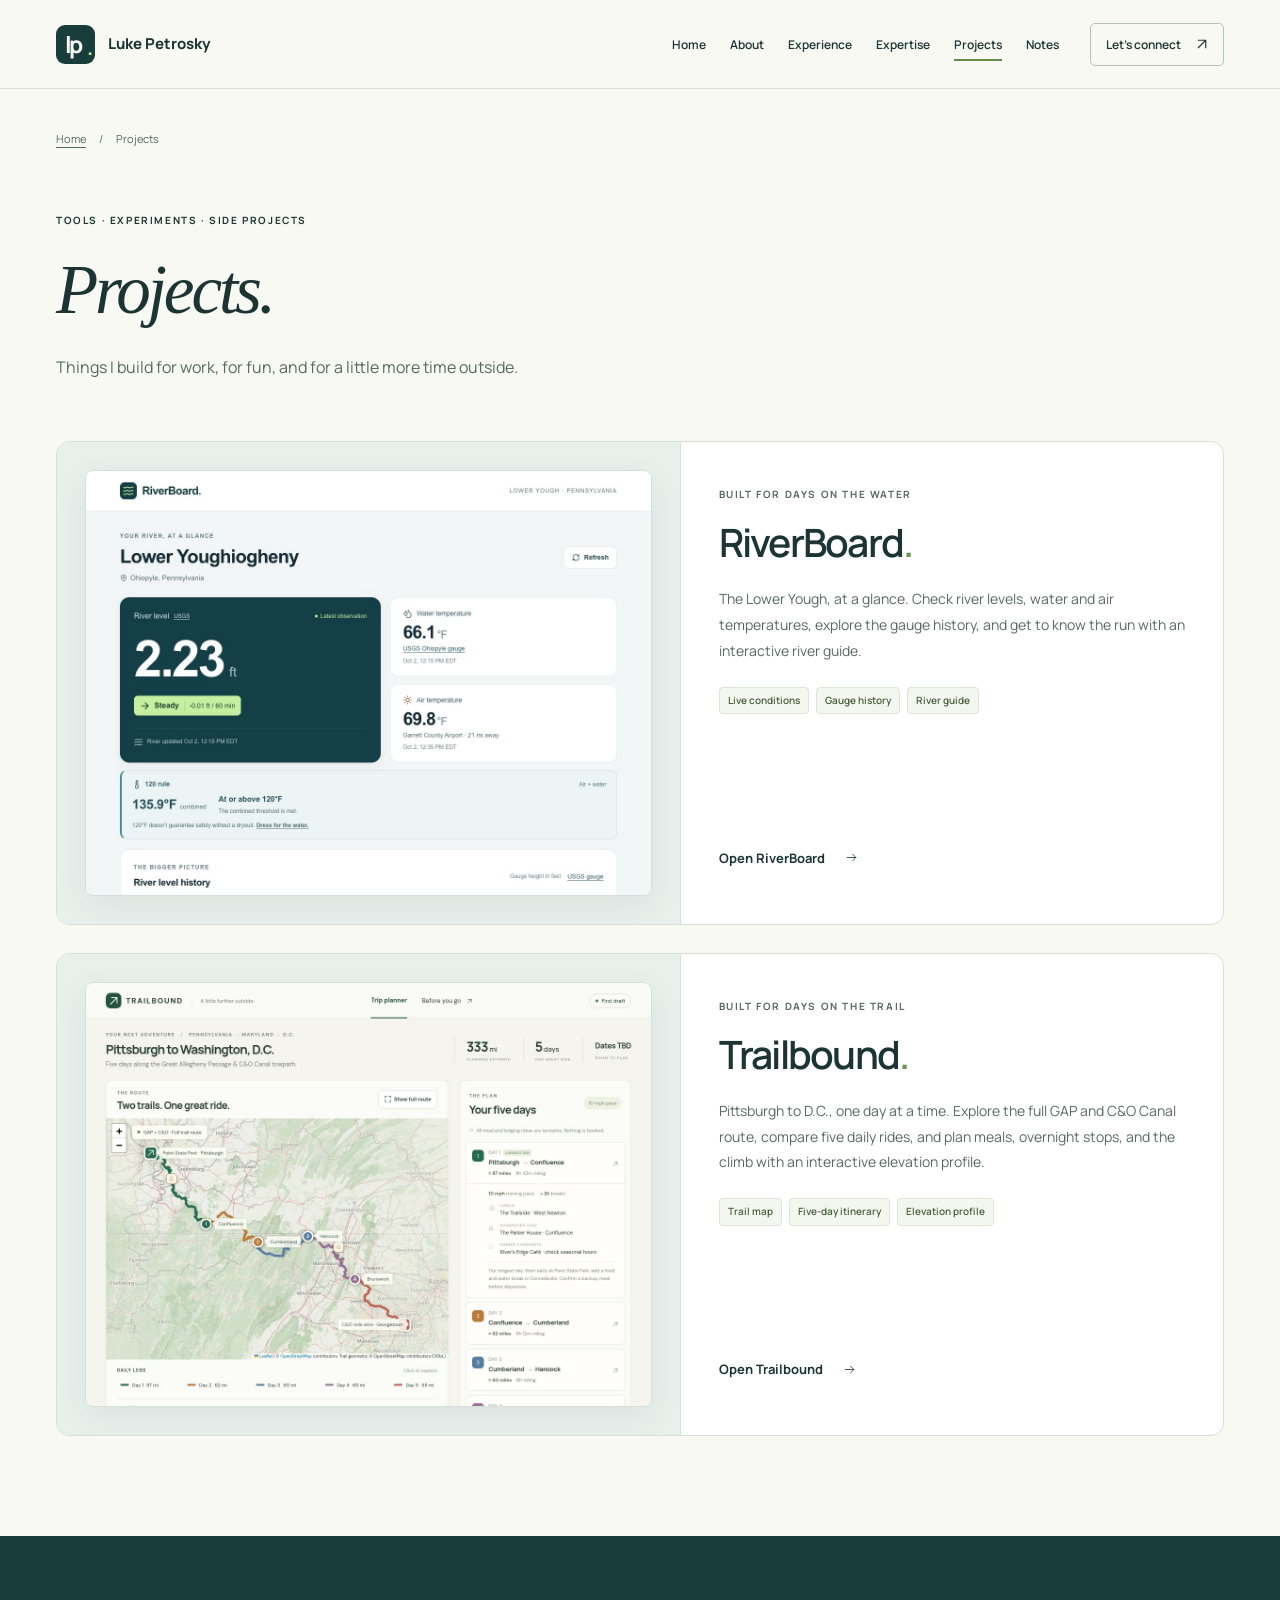
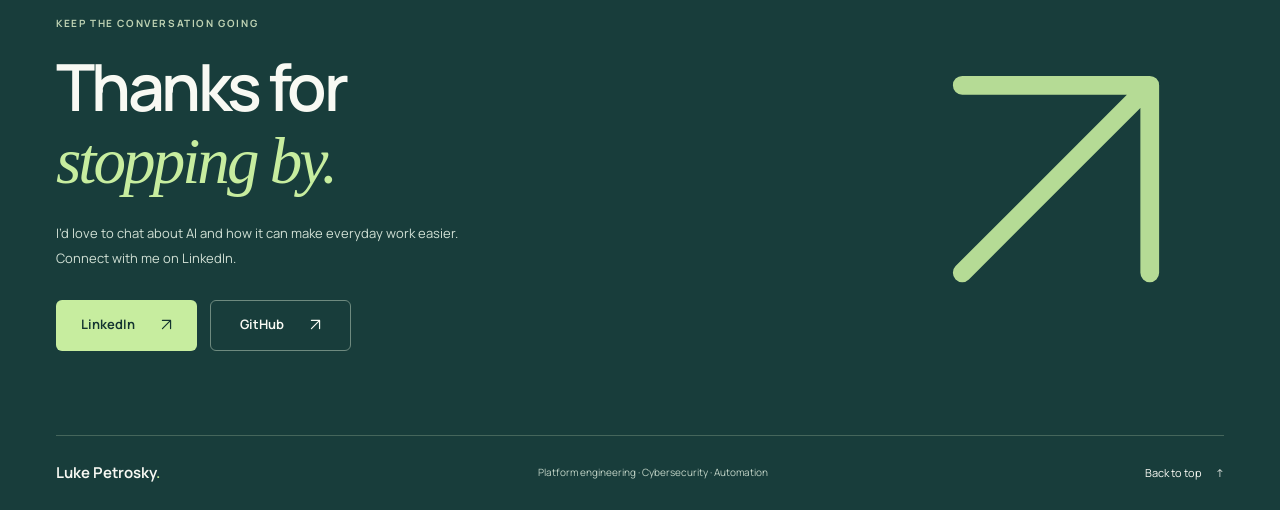
==== commit 75369ddf: "Add Trailbound bike-trip planner to Projects" ====
--- a/projects/index.html
+++ b/projects/index.html
@@ -5,16 +5,16 @@
   <meta name="viewport" content="width=device-width, initial-scale=1">
   <meta name="theme-color" content="#183d3b">
   <title>Projects | Luke Petrosky</title>
-  <meta name="description" content="Explore projects by Luke Petrosky, including RiverBoard: live river conditions, gauge history, and a river guide for the Lower Yough.">
+  <meta name="description" content="Explore projects by Luke Petrosky: RiverBoard for Lower Yough river conditions, and Trailbound for planning a Pittsburgh-to-D.C. bike trip on the GAP and C&amp;O Canal.">
   <link rel="canonical" href="https://petroskyluke.com/projects/">
   <meta property="og:type" content="website">
   <meta property="og:title" content="Projects | Luke Petrosky">
-  <meta property="og:description" content="Explore projects by Luke Petrosky, including RiverBoard: live river conditions, gauge history, and a river guide for the Lower Yough.">
+  <meta property="og:description" content="Explore projects by Luke Petrosky: RiverBoard for Lower Yough river conditions, and Trailbound for planning a Pittsburgh-to-D.C. bike trip on the GAP and C&amp;O Canal.">
   <meta property="og:url" content="https://petroskyluke.com/projects/">
   <link rel="icon" href="/assets/favicon.svg" type="image/svg+xml">
   <link rel="preload" href="/assets/manrope-latin.woff2" as="font" type="font/woff2" crossorigin>
   <link rel="stylesheet" href="/styles.css?v=pages-preview-2">
-  <link rel="stylesheet" href="/projects/projects.css?v=riverboard-1">
+  <link rel="stylesheet" href="/projects/projects.css?v=trailbound-1">
   <script src="/scripts.js?v=pages-preview-1" defer></script>
 </head>
 <body>
@@ -39,10 +39,10 @@
       <nav class="breadcrumbs" aria-label="Breadcrumb"><a href="/">Home</a><span aria-hidden="true">/</span><span aria-current="page">Projects</span></nav>
       <p class="eyebrow">Tools · Experiments · Side projects</p>
       <h1 id="page-title"><span class="serif">Projects.</span></h1>
-      <p class="projects-intro">Things I build for work, for fun, and for a little more time on the river.</p>
+      <p class="projects-intro">Things I build for work, for fun, and for a little more time outside.</p>
     </section>
     <section class="projects-section wrap" aria-label="Selected projects">
-      <a class="project-card" href="https://riverboard-lower-yough.petroskylt.chatgpt.site/" aria-labelledby="riverboard-title" aria-describedby="riverboard-description">
+      <a class="project-card" href="https://riverboard.petroskyluke.com/" aria-labelledby="riverboard-title" aria-describedby="riverboard-description">
         <div class="project-preview"><img src="/assets/riverboard-preview.jpg" alt="RiverBoard dashboard showing the Lower Yough river level and water and air temperatures." width="1200" height="900" fetchpriority="high"></div>
         <div class="project-copy">
           <p class="eyebrow">Built for days on the water</p>
@@ -50,6 +50,16 @@
           <p id="riverboard-description">The Lower Yough, at a glance. Check river levels, water and air temperatures, explore the gauge history, and get to know the run with an interactive river guide.</p>
           <ul class="project-features" aria-label="Features"><li>Live conditions</li><li>Gauge history</li><li>River guide</li></ul>
           <span class="project-open">Open RiverBoard <svg class="icon" width="18" height="18" viewBox="0 0 24 24" aria-hidden="true" focusable="false"><path d="M4 12h16m-6-6 6 6-6 6"/></svg></span>
+        </div>
+      </a>
+      <a class="project-card" href="https://trailbound-pittsburgh-dc.petroskylt.chatgpt.site/" aria-labelledby="trailbound-title" aria-describedby="trailbound-description">
+        <div class="project-preview"><img src="/assets/trailbound-preview.jpg" alt="Trailbound planner showing the complete Pittsburgh-to-Washington, D.C. trail route and five daily riding legs." width="1200" height="900" loading="lazy" decoding="async"></div>
+        <div class="project-copy">
+          <p class="eyebrow">Built for days on the trail</p>
+          <h2 id="trailbound-title">Trailbound<span aria-hidden="true">.</span></h2>
+          <p id="trailbound-description">Pittsburgh to D.C., one day at a time. Explore the full GAP and C&amp;O Canal route, compare five daily rides, and plan meals, overnight stops, and the climb with an interactive elevation profile.</p>
+          <ul class="project-features" aria-label="Features"><li>Trail map</li><li>Five-day itinerary</li><li>Elevation profile</li></ul>
+          <span class="project-open">Open Trailbound <svg class="icon" width="18" height="18" viewBox="0 0 24 24" aria-hidden="true" focusable="false"><path d="M4 12h16m-6-6 6 6-6 6"/></svg></span>
         </div>
       </a>
     </section>
--- a/projects/projects.css
+++ b/projects/projects.css
@@ -1,5 +1,5 @@
 .projects-intro { max-width: 590px; color: var(--muted); font-size: 16px; line-height: 1.8; }
-.projects-section { padding-bottom: 100px; }
+.projects-section { display: grid; gap: 28px; padding-bottom: 100px; }
 .project-card { display: grid; grid-template-columns: 1.15fr 1fr; overflow: hidden; border: 1px solid var(--line); border-radius: 13px; background: var(--white); transition: border-color .2s, box-shadow .2s; }
 .project-preview { display: flex; align-items: center; padding: 28px; background: #e8f0ec; border-right: 1px solid var(--line); }
 .project-preview img { display: block; width: 100%; height: auto; border: 1px solid #d5e0dc; border-radius: 8px; box-shadow: 0 10px 32px #183d3b12; }
